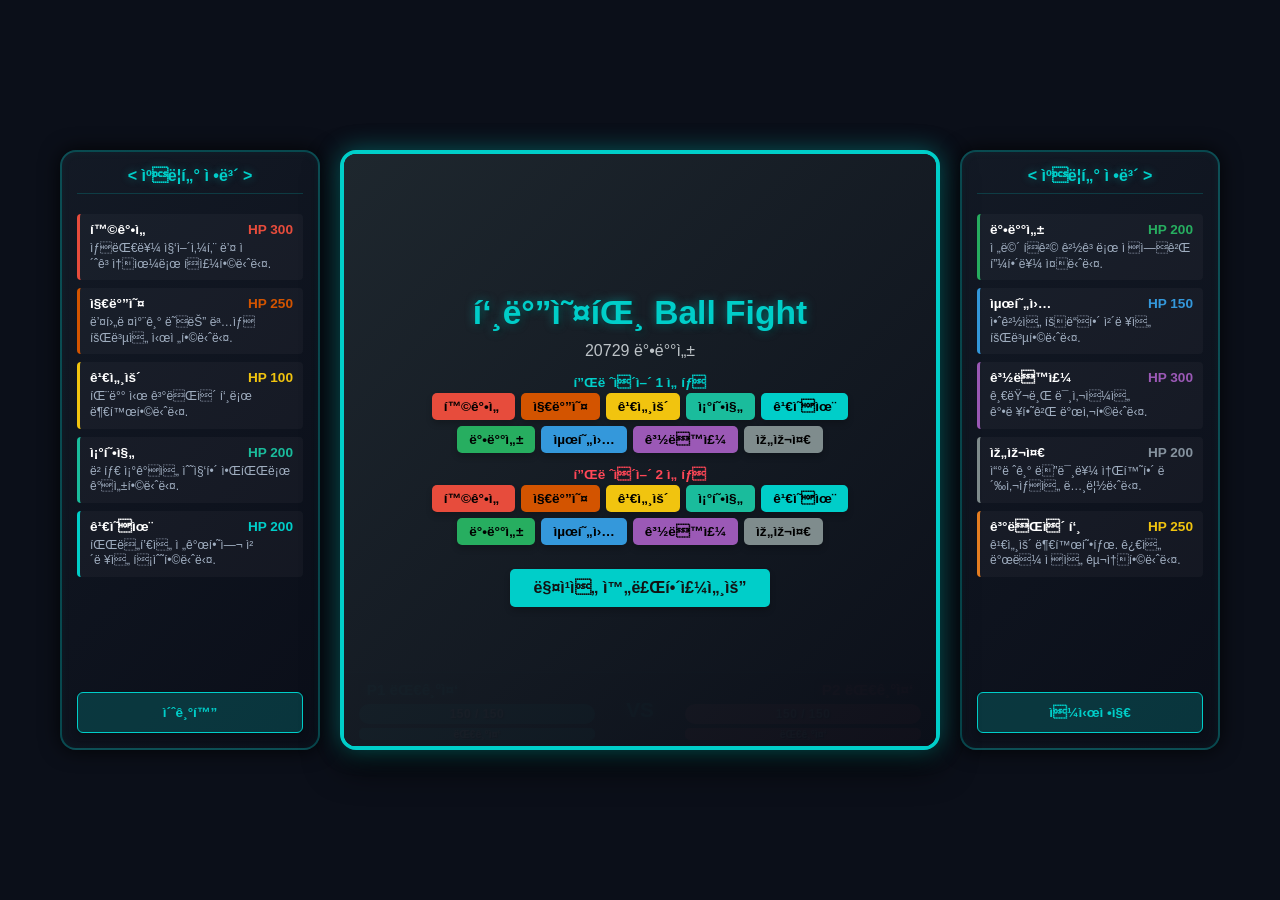
==== ballfight.html @ 93c6b41c "모바일최적화" ====
<!DOCTYPE html>
<html lang="ko">
<head>
    <meta charset="X-UA-Compatible" content="IE=edge">
    <meta name="viewport" content="width=device-width, initial-scale=1.0">
    <title>푸바오팸 Ball Fight</title>
    <style>
        * {
            box-sizing: border-box;
            margin: 0;
            padding: 0;
        }
        body {
            background-color: #0b0f19;
            color: #ffffff;
            font-family: 'Malgun Gothic', sans-serif;
            display: flex;
            align-items: center;
            justify-content: center;
            min-height: 100vh;
            /* 모바일에서 스크롤이 가능하도록 변경 */
            overflow: auto; 
            padding: 20px 10px;
        }
        #main-layout {
            display: flex;
            flex-direction: row;
            align-items: stretch;
            justify-content: center;
            gap: 20px;
            width: 100%;
            max-width: 1200px;
            margin: 0 auto;
        }
        .side-panel {
            width: 260px;
            min-height: 600px;
            background: linear-gradient(135deg, rgba(20, 27, 38, 0.95), rgba(11, 15, 25, 0.95));
            border: 2px solid rgba(0, 206, 201, 0.3);
            border-radius: 16px;
            padding: 15px;
            display: flex;
            flex-direction: column;
            justify-content: space-between;
            box-shadow: 0 0 20px rgba(0, 0, 0, 0.8), inset 0 0 10px rgba(0, 206, 201, 0.05);
            flex-shrink: 0;
        }
        .side-panel-content {
            display: flex;
            flex-direction: column;
            flex-grow: 1; 
            gap: 8px;
        }
        .side-panel h3 {
            font-size: 1rem;
            color: #00cec9;
            margin-bottom: 12px;
            text-align: center;
            text-shadow: 0 0 8px rgba(0, 206, 201, 0.4);
            border-bottom: 1px solid rgba(0, 206, 201, 0.2);
            padding-bottom: 8px;
        }
        .char-desc-card {
            background: rgba(255, 255, 255, 0.03);
            border-left: 3px solid #00cec9;
            padding: 8px 10px;
            border-radius: 4px;
            transition: background 0.2s;
        }
        .char-desc-card:hover {
            background: rgba(255, 255, 255, 0.07);
        }
        .char-desc-title {
            font-size: 0.85rem;
            font-weight: bold;
            color: #fff;
            margin-bottom: 4px;
            display: flex;
            justify-content: space-between;
        }
        .char-desc-text {
            font-size: 0.75rem;
            color: #a0aec0;
            line-height: 1.3;
        }

        #game-container {
            position: relative;
            /* 반응형 1:1 비율 컨테이너 유지 */
            width: 100%;
            max-width: 600px;
            aspect-ratio: 1 / 1;
            background-color: #1e272e;
            border: 4px solid #00cec9;
            border-radius: 16px;
            overflow: hidden;
            box-shadow: 0 0 25px rgba(0, 206, 201, 0.4), 0 15px 35px rgba(0,0,0,0.8);
            flex-shrink: 0;
        }
        .screen {
            position: absolute;
            top: 0;
            left: 0;
            width: 100%;
            height: 100%;
            display: flex;
            flex-direction: column;
            align-items: center;
            justify-content: center;
            background: linear-gradient(135deg, rgba(30, 39, 46, 0.98), rgba(11, 15, 25, 0.98));
            z-index: 10;
            transition: opacity 0.3s ease;
            padding: 10px;
        }
        .screen.hidden {
            opacity: 0;
            pointer-events: none;
            display: none;
        }
        h1 {
            font-size: clamp(1.5rem, 5vw, 2.1rem);
            margin-bottom: 10px;
            color: #00cec9;
            text-shadow: 0 0 10px rgba(0, 206, 201, 0.5), 2px 2px 4px rgba(0,0,0,0.5);
            text-align: center;
        }
        p {
            font-size: clamp(0.85rem, 3vw, 1rem);
            margin-bottom: 15px;
            color: #bdc3c7;
            text-align: center;
        }
        .player-selection-block {
            margin-bottom: 8px;
            display: flex;
            flex-direction: column;
            align-items: center;
            width: 100%;
        }
        .btn-row {
            display: flex;
            flex-wrap: wrap; /* 화면 좁아지면 버튼 자동 줄바꿈 */
            gap: 6px;
            justify-content: center;
            margin-bottom: 6px;
        }
        button {
            padding: 6px 12px;
            font-size: clamp(0.75rem, 2vw, 0.85rem);
            font-weight: bold;
            cursor: pointer;
            border: none;
            border-radius: 5px;
            color: #000000; 
            transition: background 0.2s, transform 0.1s, box-shadow 0.2s;
            box-shadow: 0 4px 6px rgba(0,0,0,0.2);
        }
        button:hover {
            transform: translateY(-2px);
            box-shadow: 0 0 10px rgba(255,255,255,0.4);
        }
        .action-control-btn {
            width: 100%;
            padding: 12px;
            background: rgba(0, 206, 201, 0.2);
            border: 1px solid #00cec9;
            color: #00cec9;
            border-radius: 6px;
            font-weight: bold;
            cursor: pointer;
            text-align: center;
            transition: all 0.2s;
            margin-top: 15px;
        }
        .action-control-btn:hover {
            background: #00cec9;
            color: #0b0f19;
        }

        button.gangsun { background-color: #e74c3c; }
        button.jibao { background-color: #d35400; }
        button.sewoon { background-color: #f1c40f; }
        button.hyungjin { background-color: #1abc9c; }
        button.youngryul { background-color: #00cec9; }
        button.baesung { background-color: #27ae60; }
        button.hyunwoong { background-color: #3498db; }
        button.dongju { background-color: #9b59b6; }
        button.jaejun { background-color: #7f8c8d; }

        #ui-bar {
            position: absolute;
            bottom: 0;
            left: 0;
            width: 100%;
            /* 600px 기준 75px는 정확히 12.5% */
            height: 12.5%;
            background: linear-gradient(to top, rgba(11,15,25,0.95), rgba(11,15,25,0.6));
            display: flex;
            justify-content: space-between;
            align-items: center;
            padding: 0 2.5%;
            z-index: 5;
            border-top: 1px solid rgba(0, 206, 201, 0.3);
        }
        .player-status-panel {
            display: flex;
            flex-direction: column;
            width: 42%;
        }
        .panel-top-row {
            display: flex;
            justify-content: space-between;
            align-items: center;
            margin-bottom: 4px;
        }
        .name-badge {
            font-size: clamp(0.75rem, 2.5vw, 0.95rem);
            font-weight: bold;
            text-shadow: 0 0 8px currentColor;
            background: rgba(0,0,0,0.5);
            padding: 2px 8px;
            border-radius: 4px;
        }
        .hp-container {
            position: relative;
            width: 100%;
            height: 20px;
            background-color: rgba(0,0,0,0.6);
            border-radius: 10px;
            overflow: hidden;
            box-shadow: inset 0 2px 4px rgba(0,0,0,0.8);
        }
        .hp-bar {
            height: 100%;
            width: 100%;
            transition: width 0.2s cubic-bezier(0.4, 0, 0.2, 1);
        }
        .hp-text {
            position: absolute;
            top: 0;
            left: 0;
            width: 100%;
            height: 100%;
            display: flex;
            align-items: center;
            justify-content: center;
            font-size: clamp(0.6rem, 2vw, 0.75rem);
            font-weight: 900;
            color: #ffffff;
            text-shadow: 1px 1px 2px #000;
            letter-spacing: 0.5px;
        }
        .cooldown-container {
            position: relative;
            width: 100%;
            height: 12px;
            background-color: rgba(0,0,0,0.6);
            border-radius: 5px;
            overflow: hidden;
            margin-top: 4px;
        }
        .cooldown-bar {
            height: 100%;
            width: 100%;
            transition: width 0.1s linear;
        }
        .cooldown-text {
            position: absolute;
            top: 0;
            left: 0;
            width: 100%;
            height: 100%;
            display: flex;
            align-items: center;
            justify-content: center;
            font-size: clamp(0.5rem, 1.5vw, 0.65rem);
            font-weight: bold;
            color: #ffffff;
            text-shadow: 1px 1px 1px #000;
        }
        .vs-badge {
            font-weight: 900;
            font-size: clamp(0.9rem, 3vw, 1.3rem);
            color: #00cec9;
            text-shadow: 0 0 10px rgba(0, 206, 201, 0.8);
        }
        
        /* 캔버스는 부모 크기에 맞춰 반응형으로 렌더링되게 처리 */
        canvas {
            display: block;
            width: 100%;
            height: 100%;
            background: #1e272e;
        }

        /* 반응형 미디어 쿼리 적용 */
        @media (max-width: 1100px) {
            #main-layout {
                flex-direction: column;
                align-items: center;
            }
            .side-panel {
                width: 100%;
                max-width: 600px;
                min-height: auto;
            }
            .side-panel-content {
                display: grid;
                grid-template-columns: repeat(auto-fit, minmax(180px, 1fr));
                gap: 10px;
            }
            .side-panel h3 {
                grid-column: 1 / -1;
                margin-bottom: 8px;
            }
            .action-control-btn {
                margin-top: 10px;
            }
        }
    </style>
</head>
<body>

    <div id="main-layout">
        <!-- 좌측 캐릭터 설명 패널 -->
        <div class="side-panel">
            <div class="side-panel-content">
                <h3>&lt; 캐릭터 정보 &gt;</h3>
                <div class="char-desc-card" style="border-color: #e74c3c;">
                    <div class="char-desc-title">황강선 <span style="color:#e74c3c;">HP 300</span></div>
                    <div class="char-desc-text">상대를 집어삼킨 뒤 초고속으로 폭주합니다.</div>
                </div>
                <div class="char-desc-card" style="border-color: #d35400;">
                    <div class="char-desc-title">지바오 <span style="color:#d35400;">HP 250</span></div>
                    <div class="char-desc-text">뒤후려차기 또는 명상 회복을 시전합니다.</div>
                </div>
                <div class="char-desc-card" style="border-color: #f1c40f;">
                    <div class="char-desc-title">김세운 <span style="color:#f1c40f;">HP 100</span></div>
                    <div class="char-desc-text">패배 시 곰돌이 푸로 부활합니다.</div>
                </div>
                <div class="char-desc-card" style="border-color: #1abc9c;">
                    <div class="char-desc-title">조형진 <span style="color:#1abc9c;">HP 200</span></div>
                    <div class="char-desc-text">베타 조각을 수집해 알파로 각성합니다.</div>
                </div>
                <div class="char-desc-card" style="border-color: #00cec9;">
                    <div class="char-desc-title">김영율 <span style="color:#00cec9;">HP 200</span></div>
                    <div class="char-desc-text">파도풀을 전개하여 체력을 흡수합니다.</div>
                </div>
            </div>
            <button class="action-control-btn" onclick="resetGameConfig()">초기화</button>
        </div>

        <!-- 중앙 게임 컨테이너 -->
        <div id="game-container">
            <div id="start-screen" class="screen">
                <h1>푸바오팸 Ball Fight</h1>
                <p>20729 박배성</p>
                
                <div class="player-selection-block">
                    <p style="font-size: 0.85rem; color: #00cec9; margin-bottom: 3px;"><b>플레이어 1 선택</b></p>
                    <div class="btn-row">
                        <button class="gangsun" onclick="selectP1('gangsun')">황강선</button>
                        <button class="jibao" onclick="selectP1('jibao')">지바오</button>
                        <button class="sewoon" onclick="selectP1('sewoon')">김세운</button>
                        <button class="hyungjin" onclick="selectP1('hyungjin')">조형진</button>
                        <button class="youngryul" onclick="selectP1('youngryul')">김영율</button>
                    </div>
                    <div class="btn-row">
                        <button class="baesung" onclick="selectP1('baesung')">박배성</button>
                        <button class="hyunwoong" onclick="selectP1('hyunwoong')">최현웅</button>
                        <button class="dongju" onclick="selectP1('dongju')">곽동주</button>
                        <button class="jaejun" onclick="selectP1('jaejun')">임재준</button>
                    </div>
                </div>

                <div class="player-selection-block">
                    <p style="font-size: 0.85rem; color: #ff4757; margin-bottom: 3px;"><b>플레이어 2 선택</b></p>
                    <div class="btn-row">
                        <button class="gangsun" onclick="selectP2('gangsun')">황강선</button>
                        <button class="jibao" onclick="selectP2('jibao')">지바오</button>
                        <button class="sewoon" onclick="selectP2('sewoon')">김세운</button>
                        <button class="hyungjin" onclick="selectP2('hyungjin')">조형진</button>
                        <button class="youngryul" onclick="selectP2('youngryul')">김영율</button>
                    </div>
                    <div class="btn-row">
                        <button class="baesung" onclick="selectP2('baesung')">박배성</button>
                        <button class="hyunwoong" onclick="selectP2('hyunwoong')">최현웅</button>
                        <button class="dongju" onclick="selectP2('dongju')">곽동주</button>
                        <button class="jaejun" onclick="selectP2('jaejun')">임재준</button>
                    </div>
                </div>

                <div style="margin-top: 10px;">
                    <button id="start-btn" onclick="startGame()" style="background-color: #00cec9; color: #121212; font-size: 1rem; padding: 10px 24px;" disabled>매칭을 완료해주세요</button>
                </div>
            </div>

            <div id="gameover-screen" class="screen hidden">
                <h1 id="winner-text">승리자: 없음</h1>
                <p id="gameover-desc">경기가 종료되었습니다.</p>
                <button onclick="resetToMenu()" style="background-color: #00cec9; color: #121212; margin-top: 15px;">메인으로 돌아가기</button>
            </div>

            <!-- 캔버스 자체 속성(width, height)은 로직 유지를 위해 600 고정 -->
            <canvas id="gameCanvas" width="600" height="600"></canvas>

            <div id="ui-bar">
                <div class="player-status-panel">
                    <div class="panel-top-row">
                        <span id="p1-name-label" class="name-badge" style="color: #00cec9;">P1 대기중</span>
                    </div>
                    <div class="hp-container">
                        <div id="p1-hp" class="hp-bar" style="background: linear-gradient(90deg, #00b5b1, #00cec9); box-shadow: 0 0 8px #00cec9;"></div>
                        <div id="p1-hp-text" class="hp-text">150 / 150</div>
                    </div>
                    <div class="cooldown-container">
                        <div id="p1-cd-bar" class="cooldown-bar" style="background: #00cec9; box-shadow: 0 0 5px #00cec9;"></div>
                        <div id="p1-cd-text" class="cooldown-text">대기중</div>
                    </div>
                </div>

                <div class="vs-badge">VS</div>

                <div class="player-status-panel" style="align-items: flex-end;">
                    <div class="panel-top-row" style="flex-direction: row-reverse;">
                        <span id="p2-name-label" class="name-badge" style="color: #ff4757;">P2 대기중</span>
                    </div>
                    <div class="hp-container">
                        <div id="p2-hp" class="hp-bar" style="background: linear-gradient(90deg, #ff6b81, #ff4757); box-shadow: 0 0 8px #ff4757;"></div>
                        <div id="p2-hp-text" class="hp-text">150 / 150</div>
                    </div>
                    <div class="cooldown-container">
                        <div id="p2-cd-bar" class="cooldown-bar" style="background: #ff4757; box-shadow: 0 0 5px #ff4757;"></div>
                        <div id="p2-cd-text" class="cooldown-text">대기중</div>
                    </div>
                </div>
            </div>
        </div>

        <!-- 우측 캐릭터 설명 패널 -->
        <div class="side-panel">
            <div class="side-panel-content">
                <h3>&lt; 캐릭터 정보 &gt;</h3>
                <div class="char-desc-card" style="border-color: #27ae60;">
                    <div class="char-desc-title">박배성 <span style="color:#27ae60;">HP 200</span></div>
                    <div class="char-desc-text">전면 폭격 경고로 적에게 피해를 줍니다.</div>
                </div>
                <div class="char-desc-card" style="border-color: #3498db;">
                    <div class="char-desc-title">최현웅 <span style="color:#3498db;">HP 150</span></div>
                    <div class="char-desc-text">안경을 획득해 체력을 회복합니다.</div>
                </div>
                <div class="char-desc-card" style="border-color: #9b59b6;">
                    <div class="char-desc-title">곽동주 <span style="color:#9b59b6;">HP 300</span></div>
                    <div class="char-desc-text">글러브 미사일을 강력하게 발사합니다.</div>
                </div>
                <div class="char-desc-card" style="border-color: #7f8c8d;">
                    <div class="char-desc-title">임재준 <span style="color:#85929e;">HP 200</span></div>
                    <div class="char-desc-text">쓰레기 더미를 소환해 봉사상을 노립니다.</div>
                </div>
                <div class="char-desc-card" style="border-color: #e67e22;">
                    <div class="char-desc-title">곰돌이 푸 <span style="color:#f1c40f;">HP 250</span></div>
                    <div class="char-desc-text">김세운 부활형태. 꿀을 발라 적을 구속합니다.</div>
                </div>
            </div>
            <button class="action-control-btn" id="pause-btn" onclick="togglePause()">일시정지</button>
        </div>
    </div>

    <script>
        const canvas = document.getElementById('gameCanvas');
        const ctx = canvas.getContext('2d');

        const startScreen = document.getElementById('start-screen');
        const gameoverScreen = document.getElementById('gameover-screen');
        const winnerText = document.getElementById('winner-text');
        
        const p1HpBar = document.getElementById('p1-hp');
        const p1HpText = document.getElementById('p1-hp-text');
        const p2HpBar = document.getElementById('p2-hp');
        const p2HpText = document.getElementById('p2-hp-text');

        const p1NameLabel = document.getElementById('p1-name-label');
        const p2NameLabel = document.getElementById('p2-name-label');
        const p1CdBar = document.getElementById('p1-cd-bar');
        const p1CdText = document.getElementById('p1-cd-text');
        const p2CdBar = document.getElementById('p2-cd-bar');
        const p2CdText = document.getElementById('p2-cd-text');
        const startBtn = document.getElementById('start-btn');
        const pauseBtn = document.getElementById('pause-btn');

        let selectedP1Type = null;
        let selectedP2Type = null;
        let isPaused = false;

        function selectP1(type) {
            selectedP1Type = type;
            highlightSelection('p1', type);
            checkReady();
        }

        function selectP2(type) {
            selectedP2Type = type;
            highlightSelection('p2', type);
            checkReady();
        }

        function highlightSelection(player, type) {
            const block = startScreen.querySelectorAll('.player-selection-block')[player === 'p1' ? 0 : 1];
            const buttons = block.querySelectorAll('button');
            buttons.forEach(btn => {
                btn.style.outline = 'none';
                btn.style.opacity = '0.6';
            });
            const targetBtn = Array.from(buttons).find(b => b.getAttribute('onclick').includes(type));
            if (targetBtn) {
                targetBtn.style.outline = '3px solid #fff';
                targetBtn.style.opacity = '1';
            }
        }

        function checkReady() {
            if (selectedP1Type && selectedP2Type) {
                startBtn.disabled = false;
                startBtn.innerText = "대전 시작하기";
            }
        }

        function getDiagonalAngle() {
            let angle;
            do {
                angle = Math.random() * Math.PI * 2;
                let mod = angle % (Math.PI / 2);
                if (mod > 0.3 && mod < (Math.PI / 2 - 0.3)) {
                    break;
                }
            } while (true);
            return angle;
        }

        let isRunning = false;
        let p1, p2;
        let glasses = [];
        let betaItems = [];
        let gloves = [];
        let trashPiles = [];
        let floatingTexts = [];
        let glassSpawnTimer = 0;

        let globalFreezeTimer = 0;
        let baesungEffect = null;
        
        let honeySide = null; 
        let honeyAccumulatedDamage = 0; 
        let honeyRespawnTimer = 0;      

        let waterZone = null;

        class Character {
            constructor(x, y, type, name, color, subColor) {
                this.x = x;
                this.y = y;
                this.type = type; 
                this.name = name;
                this.color = color;
                this.subColor = subColor;

                if (type === 'hyunwoong') {
                    this.maxHp = 150; this.hp = 150; this.normalSpeed = 2.4; this.radius = 20; 
                } else if (type === 'gangsun') {
                    this.maxHp = 300; this.hp = 300; this.normalSpeed = 2.1; this.radius = 40; 
                } else if (type === 'dongju') {
                    this.maxHp = 300; this.hp = 300; this.normalSpeed = 2.1; this.radius = 40; 
                } else if (type === 'hyungjin') {
                    this.maxHp = 200; this.hp = 200; this.normalSpeed = 2.2; this.radius = 30;
                } else if (type === 'jibao') {
                    this.maxHp = 250; this.hp = 250; this.normalSpeed = 2.2; this.radius = 32;
                } else if (type === 'jaejun') {
                    this.maxHp = 200; this.hp = 200; this.normalSpeed = 2.2; this.radius = 30;
                } else if (type === 'baesung') {
                    this.maxHp = 200; this.hp = 200; this.normalSpeed = 2.2; this.radius = 32;
                } else if (type === 'sewoon') {
                    this.maxHp = 100; this.hp = 100; this.normalSpeed = 2.3; this.radius = 28;
                } else if (type === 'youngryul') {
                    this.maxHp = 200; this.hp = 200; this.normalSpeed = 2.2; this.radius = 30;
                }

                this.speed = this.normalSpeed;
                const initialAngle = getDiagonalAngle();
                this.vx = Math.cos(initialAngle) * this.speed;
                this.vy = Math.sin(initialAngle) * this.speed;

                this.isSwallowed = false;
                this.isFast = false;
                this.fastTimer = 0;

                this.skillProgress = 0; 
                this.isCharging = false;
                this.chargeTimer = 0;

                this.betaCount = 0;
                this.betaSpawnTimer = 0;
                this.isAlpha = false;
                this.alphaTimer = 0;

                this.isMeditating = false;
                this.meditateTimer = 0;

                this.jaejunTimer = 0;
                this.baesungTimer = 0;
                this.youngryulTimer = 0;
                
                this.hasRevivedAsPooh = false;

                this.hitFlashTimer = 0;
                this.healFlashTimer = 0;
            }

            takeDamage(amount) {
                this.hp = Math.max(0, this.hp - amount);
                this.hitFlashTimer = 0.2;
                floatingTexts.push({ text: `-${Math.round(amount)}`, x: this.x, y: this.y - this.radius - 15, color: '#ff4757', life: 0.8, vy: -1.2 });
            }

            takeDotDamage(amount, dt) {
                this.hp = Math.max(0, this.hp - amount);
                this.hitFlashTimer = 0.2;
                if (Math.random() < 0.08) {
                    floatingTexts.push({ text: '🩸', x: this.x + (Math.random() * 20 - 10), y: this.y + (Math.random() * 20 - 10), color: '#ff4757', life: 0.5, vy: 1.0 });
                }
            }

            heal(amount) {
                this.hp = Math.min(this.maxHp, this.hp + amount);
                this.healFlashTimer = 0.3;
                floatingTexts.push({ text: `+${Math.round(amount)}`, x: this.x, y: this.y - this.radius - 15, color: '#2ecc71', life: 0.9, vy: -1.2 });
            }

            takeDotHeal(amount, dt) {
                this.hp = Math.min(this.maxHp, this.hp + amount);
                this.healFlashTimer = 0.3;
                if (Math.random() < 0.08) {
                    floatingTexts.push({ text: '➕', x: this.x + (Math.random() * 20 - 10), y: this.y + (Math.random() * 20 - 10), color: '#2ecc71', life: 0.5, vy: -1.0 });
                }
            }

            update(other, dt) {
                if (this.hitFlashTimer > 0) this.hitFlashTimer -= dt;
                if (this.healFlashTimer > 0) this.healFlashTimer -= dt;

                if (globalFreezeTimer > 0) return;
                if (this.isSwallowed) {
                    this.x = other.x;
                    this.y = other.y;
                    return;
                }

                if (this.isMeditating) {
                    this.meditateTimer -= dt;
                    if (this.meditateTimer <= 0) {
                        this.isMeditating = false;
                        this.speed = this.normalSpeed;
                        const angle = getDiagonalAngle();
                        this.vx = Math.cos(angle) * this.speed;
                        this.vy = Math.sin(angle) * this.speed;
                    }
                    return;
                }

                if (this.isAlpha) {
                    this.alphaTimer -= dt;
                    other.hp = Math.max(0, other.hp - (other.maxHp / 30) * dt);
                    if (this.alphaTimer <= 0) other.hp = 0;
                }

                if (this.isFast) {
                    this.x += this.vx;
                    this.y += this.vy;
                    let collided = false;
                    if (this.x - this.radius < 0) { this.x = this.radius; this.vx *= -1; collided = true; }
                    else if (this.x + this.radius > canvas.width) { this.x = canvas.width - this.radius; this.vx *= -1; collided = true; }
                    if (this.y - this.radius < 0) { this.y = this.radius; this.vy *= -1; collided = true; }
                    else if (this.y + this.radius > canvas.height - 75) { this.y = canvas.height - 75 - this.radius; this.vy *= -1; collided = true; }
                    if (collided) this.takeDamage(10);

                    this.fastTimer -= dt;
                    if (this.fastTimer <= 0) {
                        this.isFast = false;
                        this.speed = this.normalSpeed;
                        const currentAngle = getDiagonalAngle();
                        this.vx = Math.cos(currentAngle) * this.speed;
                        this.vy = Math.sin(currentAngle) * this.speed;
                    }
                    return;
                }

                let stuckOnHoney = false;
                if (honeySide && this.type !== 'pooh') {
                    if (honeySide === 'top' && this.y - this.radius <= 15) { stuckOnHoney = true; this.y = this.radius; }
                    else if (honeySide === 'bottom' && this.y + this.radius >= canvas.height - 75 - 15) { stuckOnHoney = true; this.y = canvas.height - 75 - this.radius; }
                    else if (honeySide === 'left' && this.x - this.radius <= 15) { stuckOnHoney = true; this.x = this.radius; }
                    else if (honeySide === 'right' && this.x + this.radius >= canvas.width - 15) { stuckOnHoney = true; this.x = canvas.width - this.radius; }
                }

                if (stuckOnHoney) {
                    this.vx = 0;
                    this.vy = 0;
                    let damageStep = 20 * dt;
                    honeyAccumulatedDamage += damageStep;
                    this.takeDotDamage(damageStep, dt);

                    if (honeyAccumulatedDamage >= 50) {
                        honeySide = null;
                        honeyAccumulatedDamage = 0;
                        honeyRespawnTimer = 10.0;
                        floatingTexts.push({ text: '꿀 파괴됨', x: canvas.width / 2, y: (canvas.height - 75) / 2, color: '#f1c40f', life: 1.5, vy: -0.5 });
                    }
                } else {
                    this.x += this.vx;
                    this.y += this.vy;
                }

                if (this.x - this.radius < 0) { this.x = this.radius; this.vx *= -1; }
                else if (this.x + this.radius > canvas.width) { this.x = canvas.width - this.radius; this.vx *= -1; }
                if (this.y - this.radius < 0) { this.y = this.radius; this.vy *= -1; }
                else if (this.y + this.radius > canvas.height - 75) { this.y = canvas.height - 75 - this.radius; this.vy *= -1; }

                if (this.type === 'youngryul') {
                    this.youngryulTimer += dt;
                    if (!waterZone && this.youngryulTimer >= 10) {
                        this.youngryulTimer = 0;
                        waterZone = {
                            active: true,
                            timer: 5.0, 
                            cx: canvas.width / 2,
                            cy: (canvas.height - 75) / 2,
                            radius: 140,
                            owner: this
                        };
                        floatingTexts.push({ text: '파도풀 전개', x: waterZone.cx, y: waterZone.cy - 150, color: '#00cec9', life: 1.5, vy: -0.5 });
                    }
                }

                if (waterZone && waterZone.active && waterZone.owner === this) {
                    let distToCenter = Math.hypot(other.x - waterZone.cx, other.y - waterZone.cy);
                    if (distToCenter <= waterZone.radius + other.radius) {
                        let damageAmount = 35 * dt;
                        other.takeDotDamage(damageAmount, dt);
                        let healAmount = damageAmount * 0.40;
                        this.takeDotHeal(healAmount, dt); 
                    }
                }

                if (this.type === 'baesung') {
                    this.baesungTimer += dt;
                    if (this.baesungTimer >= 10) {
                        this.baesungTimer = 0;
                        let targetSide = Math.random() < 0.5 ? 'top' : 'bottom';
                        globalFreezeTimer = 1.0; 
                        baesungEffect = { phase: 'warning', timer: 1.0, targetSide: targetSide, caster: this };
                    }
                }

                if (this.type === 'gangsun') {
                    this.skillProgress += dt;
                    if (this.skillProgress > 15) this.skillProgress = 15;
                    if (this.skillProgress >= 15 && !other.isFast && !other.isSwallowed) {
                        let dist = Math.hypot(this.x - other.x, this.y - other.y);
                        if (dist < this.radius + other.radius) {
                            other.isSwallowed = true;
                            this.skillProgress = 0; 
                            floatingTexts.push({ text: '야미~~', x: this.x, y: this.y - this.radius - 25, color: '#e74c3c', life: 1.0, vy: -1.0 });

                            setTimeout(() => {
                                if (!isRunning) return;
                                other.isSwallowed = false;
                                other.isFast = true;
                                other.fastTimer = 5; 
                                other.speed = 6.5; 
                                const angle = getDiagonalAngle();
                                other.vx = Math.cos(angle) * other.speed;
                                other.vy = Math.sin(angle) * other.speed;
                                floatingTexts.push({ text: '폭주!', x: other.x, y: other.y - other.radius - 25, color: '#e74c3c', life: 1.0, vy: -1.0 });
                            }, 800);
                        }
                    }
                }

                if (this.type === 'dongju') {
                    if (!this.isCharging) {
                        this.skillProgress += dt;
                        if (this.skillProgress >= 5) {
                            this.skillProgress = 0;
                            this.isCharging = true;
                            this.chargeTimer = 1;
                        }
                    }
                }

                if (this.type === 'jibao') {
                    this.skillProgress += dt;
                    if (this.skillProgress >= 7) {
                        this.skillProgress = 0;
                        if (this.hp > 100) {
                            other.takeDamage(50);
                            floatingTexts.push({ text: '얍!', x: this.x, y: this.y - this.radius - 25, color: '#e67e22', life: 1.0, vy: -1.0 });
                        } else {
                            this.isMeditating = true;
                            this.meditateTimer = 3.0;
                            this.vx = 0; this.vy = 0;
                            this.heal(100);
                            floatingTexts.push({ text: '명상 중', x: this.x, y: this.y - this.radius - 25, color: '#3498db', life: 3.0, vy: 0 });
                        }
                    }
                }

                if (this.type === 'dongju' && this.isCharging) {
                    this.chargeTimer -= dt;
                    if (this.chargeTimer <= 0) {
                        this.isCharging = false;
                        const angle = Math.atan2(other.y - this.y, other.x - this.x);
                        gloves.push({ x: this.x, y: this.y, vx: Math.cos(angle) * 5.0, vy: Math.sin(angle) * 5.0, radius: 30, owner: this });
                    }
                }

                if (this.type === 'hyungjin' && !this.isAlpha) {
                    this.betaSpawnTimer += dt;
                    if (this.betaSpawnTimer >= 5) {
                        this.betaSpawnTimer = 0;
                        const rx = Math.random() * (canvas.width - 60) + 30;
                        const ry = Math.random() * (canvas.height - 75 - 70) + 35;
                        betaItems.push({ x: rx, y: ry, radius: 20 });
                    }
                }

                if (this.type === 'jaejun') {
                    this.jaejunTimer += dt;
                    if (this.jaejunTimer >= 12) {
                        this.jaejunTimer = 0;
                        const rx = Math.random() * (canvas.width - 80) + 40;
                        const ry = Math.random() * (canvas.height - 75 - 80) + 40;
                        trashPiles.push({ x: rx, y: ry, radius: 28 });
                        floatingTexts.push({ text: '쓰레기 소환', x: rx, y: ry - 35, color: '#7f8c8d', life: 1.2, vy: -0.8 });
                    }
                }
            }

            draw() {
                ctx.save();
                ctx.beginPath();
                
                let drawRadius = this.radius;
                let offsetX = 0;
                let offsetY = 0;

                if (this.isSwallowed) {
                    drawRadius = this.radius * 0.4;
                    offsetX = (Math.random() - 0.5) * 6;
                    offsetY = (Math.random() - 0.5) * 6;
                } else if (this.isFast) {
                    offsetX = (Math.random() - 0.5) * 4;
                    offsetY = (Math.random() - 0.5) * 4;
                }

                ctx.arc(this.x + offsetX, this.y + offsetY, drawRadius, 0, Math.PI * 2);
                
                let charGradient;
                if (this.hitFlashTimer > 0) {
                    charGradient = ctx.createRadialGradient(this.x - 5, this.y - 5, 2, this.x, this.y, drawRadius);
                    charGradient.addColorStop(0, '#ffffff');
                    charGradient.addColorStop(1, '#ff4757');
                } else if (this.healFlashTimer > 0) {
                    charGradient = ctx.createRadialGradient(this.x - 5, this.y - 5, 2, this.x, this.y, drawRadius);
                    charGradient.addColorStop(0, '#ffffff');
                    charGradient.addColorStop(1, '#2ecc71');
                } else if (this.isAlpha) {
                    charGradient = ctx.createRadialGradient(this.x - 6, this.y - 6, 2, this.x, this.y, drawRadius);
                    charGradient.addColorStop(0, '#f1c40f');
                    charGradient.addColorStop(1, '#d35400');
                } else {
                    charGradient = ctx.createRadialGradient(this.x - 6, this.y - 6, 3, this.x, this.y, drawRadius);
                    charGradient.addColorStop(0, this.subColor);
                    charGradient.addColorStop(1, this.color);
                }

                ctx.fillStyle = charGradient;
                ctx.fill();
                ctx.closePath();

                if (this.isFast || this.isAlpha) {
                    ctx.beginPath();
                    ctx.arc(this.x + offsetX, this.y + offsetY, drawRadius + 6, 0, Math.PI * 2);
                    ctx.strokeStyle = this.isAlpha ? 'rgba(241, 196, 15, 0.6)' : 'rgba(231, 76, 60, 0.6)';
                    ctx.lineWidth = 3;
                    ctx.stroke();
                    ctx.closePath();
                }

                ctx.fillStyle = '#fff';
                ctx.font = '12px Malgun Gothic';
                ctx.textAlign = 'center';
                let displayName = this.isAlpha ? '알파 ' + this.name : this.name;
                ctx.fillText(displayName, this.x + offsetX, this.y + offsetY - drawRadius - 8);

                ctx.restore();
            }
        }

        function startGame() {
            startScreen.classList.add('hidden');
            gameoverScreen.classList.add('hidden');

            const getCharDetails = (type) => {
                if (type === 'gangsun') return { name: '황강선', color: '#c0392b', subColor: '#e74c3c' };
                if (type === 'jibao') return { name: '지바오', color: '#d35400', subColor: '#eb984e' };
                if (type === 'sewoon') return { name: '김세운', color: '#d68910', subColor: '#f39c12' };
                if (type === 'hyungjin') return { name: '조형진', color: '#16a085', subColor: '#45b39d' };
                if (type === 'youngryul') return { name: '김영율', color: '#00838f', subColor: '#00acc1' };
                if (type === 'baesung') return { name: '박배성', color: '#1e8449', subColor: '#58d68d' };
                if (type === 'hyunwoong') return { name: '최현웅', color: '#2980b9', subColor: '#5dade2' };
                if (type === 'dongju') return { name: '곽동주', color: '#8e44ad', subColor: '#bb8fce' };
                if (type === 'jaejun') return { name: '임재준', color: '#566573', subColor: '#85929e' };
            };

            const p1Info = getCharDetails(selectedP1Type);
            const p2Info = getCharDetails(selectedP2Type);

            p1 = new Character(180, 260, selectedP1Type, p1Info.name, p1Info.color, p1Info.subColor);
            p2 = new Character(420, 260, selectedP2Type, p2Info.name, p2Info.color, p2Info.subColor);

            p1NameLabel.innerText = p1.name;
            p2NameLabel.innerText = p2.name;

            glasses = [];
            betaItems = [];
            gloves = [];
            trashPiles = [];
            floatingTexts = [];
            glassSpawnTimer = 0;
            globalFreezeTimer = 0;
            baesungEffect = null;
            honeySide = null;
            honeyAccumulatedDamage = 0;
            honeyRespawnTimer = 0;
            waterZone = null;
            isRunning = true;
            isPaused = false;
            pauseBtn.innerText = "일시정지";

            lastTime = performance.now();
            requestAnimationFrame(gameLoop);
        }

        function togglePause() {
            if (!isRunning) return;
            isPaused = !isPaused;
            if (isPaused) {
                pauseBtn.innerText = "재개하기";
            } else {
                pauseBtn.innerText = "일시정지";
                lastTime = performance.now();
                requestAnimationFrame(gameLoop);
            }
        }

        function resetGameConfig() {
            isRunning = false;
            isPaused = false;
            pauseBtn.innerText = "일시정지";
            startScreen.classList.remove('hidden');
            gameoverScreen.classList.add('hidden');
            startBtn.disabled = true;
            startBtn.innerText = "매칭을 완료해주세요";
            selectedP1Type = null;
            selectedP2Type = null;
            
            document.querySelectorAll('.screen .player-selection-block button').forEach(b => {
                b.style.outline = 'none';
                b.style.opacity = '1';
            });
        }

        function handleGlasses(dt) {
            let hasHyunwoong = (p1.type === 'hyunwoong' || p2.type === 'hyunwoong');
            if (!hasHyunwoong) return;

            glassSpawnTimer += dt;
            if (glassSpawnTimer >= 7) {
                glassSpawnTimer = 0;
                const rx = Math.random() * (canvas.width - 80) + 40;
                const ry = Math.random() * (canvas.height - 75 - 80) + 40;
                glasses.push({ x: rx, y: ry, radius: 34 });
            }

            for (let i = glasses.length - 1; i >= 0; i--) {
                let g = glasses[i];
                if (Math.hypot(p1.x - g.x, p1.y - g.y) < p1.radius + g.radius) {
                    if (p1.type === 'hyunwoong') p1.heal(50); else p1.takeDamage(90);
                    glasses.splice(i, 1); continue;
                }
                if (Math.hypot(p2.x - g.x, p2.y - g.y) < p2.radius + g.radius) {
                    if (p2.type === 'hyunwoong') p2.heal(50); else p2.takeDamage(90);
                    glasses.splice(i, 1);
                }
            }
        }

        function handleBetaItems() {
            for (let i = betaItems.length - 1; i >= 0; i--) {
                let b = betaItems[i];
                if (p1.type === 'hyungjin' && !p1.isAlpha) {
                    if (Math.hypot(p1.x - b.x, p1.y - b.y) < p1.radius + b.radius) {
                        p1.betaCount++;
                        betaItems.splice(i, 1);
                        floatingTexts.push({ text: '+Aura', x: p1.x, y: p1.y - p1.radius - 25, color: '#00cec9', life: 1.0, vy: -0.8 });
                        if (p1.betaCount >= 2) { p1.isAlpha = true; p1.maxHp = 250; p1.hp = 250; p1.alphaTimer = 30; }
                        continue;
                    }
                    if (p2.type !== 'hyungjin' && Math.hypot(p2.x - b.x, p2.y - b.y) < b.radius + p2.radius) {
                        p1.betaCount = Math.max(0, p1.betaCount - 1);
                        betaItems.splice(i, 1);
                        floatingTexts.push({ text: '-Aura', x: p2.x, y: p2.y - p2.radius - 25, color: '#ff4757', life: 1.0, vy: -0.8 });
                        continue;
                    }
                }
                if (p2.type === 'hyungjin' && !p2.isAlpha) {
                    if (Math.hypot(p2.x - b.x, p2.y - b.y) < b.radius + b.radius) {
                        p2.betaCount++;
                        betaItems.splice(i, 1);
                        floatingTexts.push({ text: '+Aura', x: p2.x, y: p2.y - p2.radius - 25, color: '#00cec9', life: 1.0, vy: -0.8 });
                        if (p2.betaCount >= 2) { p2.isAlpha = true; p2.maxHp = 250; p2.hp = 250; p2.alphaTimer = 30; }
                        continue;
                    }
                    if (p1.type !== 'hyungjin' && Math.hypot(p1.x - b.x, p1.y - b.y) < b.radius + p1.radius) {
                        p2.betaCount = Math.max(0, p2.betaCount - 1);
                        betaItems.splice(i, 1);
                        floatingTexts.push({ text: '-Aura', x: p1.x, y: p1.y - p1.radius - 25, color: '#ff4757', life: 1.0, vy: -0.8 });
                        continue;
                    }
                }
            }
        }

        function handleGloves() {
            for (let i = gloves.length - 1; i >= 0; i--) {
                let gl = gloves[i];
                gl.x += gl.vx; gl.y += gl.vy;
                if (gl.x < 0 || gl.x > canvas.width || gl.y < 0 || gl.y > canvas.height - 75) {
                    gloves.splice(i, 1); continue;
                }
                let target = (gl.owner === p1) ? p2 : p1;
                if (Math.hypot(target.x - gl.x, target.y - gl.y) < target.radius + gl.radius) {
                    target.takeDamage(70); 
                    gloves.splice(i, 1);
                }
            }
        }

        function handleTrashPiles(dt) {
            let jaejunChar = (p1.type === 'jaejun') ? p1 : (p2.type === 'jaejun' ? p2 : null);
            if (trashPiles.length > 0) {
                let opponent = (jaejunChar === p1) ? p2 : (jaejunChar === p2 ? p1 : p2);
                opponent.takeDotDamage(15 * dt, dt);
            }
            for (let i = trashPiles.length - 1; i >= 0; i--) {
                let t = trashPiles[i];
                if (Math.hypot(p1.x - t.x, p1.y - t.y) < p1.radius + t.radius) {
                    if (!jaejunChar || p1 === jaejunChar) {
                        p1.heal(50);
                        floatingTexts.push({ text: '봉사상 수상 (+50)', x: p1.x, y: p1.y - p1.radius - 25, color: '#2ecc71', life: 1.0, vy: -0.8 });
                        trashPiles.splice(i, 1); continue;
                    }
                }
                if (Math.hypot(p2.x - t.x, p2.y - t.y) < p2.radius + t.radius) {
                    if (!jaejunChar || p2 === jaejunChar) {
                        p2.heal(50);
                        floatingTexts.push({ text: '봉사상 수상 (+50)', x: p2.x, y: p2.y - p2.radius - 25, color: '#2ecc71', life: 1.0, vy: -0.8 });
                        trashPiles.splice(i, 1);
                    }
                }
            }
        }

        function handleCharacterCollision() {
            if (p1.isSwallowed || p2.isSwallowed) return;
            let dx = p2.x - p1.x;
            let dy = p2.y - p1.y;
            let dist = Math.hypot(dx, dy);
            let minDist = p1.radius + p2.radius;

            if (dist < minDist && dist > 0) {
                if (p1.type === 'sewoon' || p1.type === 'pooh') {
                    if (!p1.lastHitTime || performance.now() - p1.lastHitTime > 500) {
                        p2.takeDamage(20);
                        p1.lastHitTime = performance.now();
                    }
                }
                if (p2.type === 'sewoon' || p2.type === 'pooh') {
                    if (!p2.lastHitTime || performance.now() - p2.lastHitTime > 500) {
                        p1.takeDamage(20);
                        p2.lastHitTime = performance.now();
                    }
                }

                let overlap = minDist - dist;
                let nx = dx / dist; let ny = dy / dist;
                p1.x -= nx * overlap * 0.5; p1.y -= ny * overlap * 0.5;
                p2.x += nx * overlap * 0.5; p2.y += ny * overlap * 0.5;

                let kx = p1.vx - p2.vx; let ky = p1.vy - p2.vy;
                let p = 2 * (nx * kx + ny * ky) / 2;
                p1.vx -= p * nx; p1.vy -= p * ny;
                p2.vx += p * nx; p2.vy += p * ny;

                let speed1 = Math.hypot(p1.vx, p1.vy);
                let targetSpeed1 = p1.isFast ? p1.speed : p1.normalSpeed;
                if (speed1 > 0) { p1.vx = (p1.vx / speed1) * targetSpeed1; p1.vy = (p1.vy / speed1) * targetSpeed1; }

                let speed2 = Math.hypot(p2.vx, p2.vy);
                let targetSpeed2 = p2.isFast ? p2.speed : p2.normalSpeed;
                if (speed2 > 0) { p2.vx = (p2.vx / speed2) * targetSpeed2; p2.vy = (p2.vy / speed2) * targetSpeed2; }
            }
        }

        let lastTime = performance.now();

        function updateSkillBar(char, barEl, textEl) {
            if (char.type === 'hyunwoong') {
                let pct = (glassSpawnTimer / 7) * 100;
                barEl.style.width = pct + '%'; 
                textEl.innerText = `안경 스폰 (${(7 - glassSpawnTimer).toFixed(1)}s)`;
            } else if (char.type === 'gangsun') {
                let rem = Math.max(0, 15 - char.skillProgress);
                let pct = (char.skillProgress / 15) * 100;
                barEl.style.width = pct + '%'; 
                textEl.innerText = rem > 0 ? `쿨타임 (${rem.toFixed(1)}s)` : '스킬 준비';
            } else if (char.type === 'dongju') {
                if (char.isCharging) {
                    barEl.style.width = '100%'; 
                    textEl.innerText = `장전 중.. (${char.chargeTimer.toFixed(1)}s)`;
                } else {
                    let rem = Math.max(0, 5 - char.skillProgress);
                    let pct = (char.skillProgress / 5) * 100;
                    barEl.style.width = pct + '%'; 
                    textEl.innerText = rem > 0 ? `게이지 (${rem.toFixed(1)}s)` : '발사 준비';
                }
            } else if (char.type === 'hyungjin') {
                if (char.isAlpha) {
                    let pct = (char.alphaTimer / 30) * 100;
                    barEl.style.width = pct + '%'; 
                    textEl.innerText = `알파 각성 (${Math.ceil(char.alphaTimer)}s)`;
                } else {
                    let pct = (char.betaCount / 2) * 100;
                    barEl.style.width = pct + '%'; 
                    textEl.innerText = `베타 수집: ${char.betaCount}/2`;
                }
            } else if (char.type === 'jibao') {
                if (char.isMeditating) {
                    let pct = (char.meditateTimer / 3) * 100;
                    barEl.style.width = pct + '%'; 
                    textEl.innerText = `명상 중 (${char.meditateTimer.toFixed(1)}s)`;
                } else {
                    let rem = Math.max(0, 7 - char.skillProgress);
                    let pct = (char.skillProgress / 7) * 100;
                    barEl.style.width = pct + '%'; 
                    let modeText = char.hp > 100 ? '뒤후려차기' : '명상';
                    textEl.innerText = `${modeText} (${rem.toFixed(1)}s)`;
                }
            } else if (char.type === 'jaejun') {
                let rem = Math.max(0, 12 - char.jaejunTimer);
                let pct = (char.jaejunTimer / 12) * 100;
                barEl.style.width = pct + '%'; 
                textEl.innerText = `쓰레기 소환 (${rem.toFixed(1)}s)`;
            } else if (char.type === 'baesung') {
                let rem = Math.max(0, 10 - char.baesungTimer);
                let pct = (char.baesungTimer / 10) * 100;
                barEl.style.width = pct + '%'; 
                textEl.innerText = `폭격 쿨타임 (${rem.toFixed(1)}s)`;
            } else if (char.type === 'sewoon') {
                barEl.style.width = '100%'; 
                textEl.innerText = char.hasRevivedAsPooh ? '곰돌이 푸 전투 중' : '충돌 시 데미지';
            } else if (char.type === 'youngryul') {
                if (waterZone && waterZone.active && waterZone.owner === char) {
                    let pct = (waterZone.timer / 5) * 100;
                    barEl.style.width = pct + '%'; 
                    textEl.innerText = `파도풀 (${waterZone.timer.toFixed(1)}s)`;
                } else {
                    let rem = Math.max(0, 10 - char.youngryulTimer);
                    let pct = (char.youngryulTimer / 10) * 100;
                    barEl.style.width = pct + '%'; 
                    textEl.innerText = `파도풀 쿨타임 (${rem.toFixed(1)}s)`;
                }
            } else if (char.type === 'pooh') {
                if (honeySide) {
                    let pct = Math.max(0, 100 - (honeyAccumulatedDamage / 50) * 100);
                    barEl.style.width = pct + '%';
                    textEl.innerText = `꿀 내구도 (${Math.ceil(50 - honeyAccumulatedDamage)})`;
                } else {
                    let rem = Math.max(0, 10 - honeyRespawnTimer);
                    let pct = (honeyRespawnTimer / 10) * 100;
                    barEl.style.width = pct + '%'; 
                    textEl.innerText = `꿀 재생성 (${honeyRespawnTimer.toFixed(1)}s)`;
                }
            }
        }

        function checkRevive(char) {
            if (char.type === 'sewoon' && char.hp <= 0 && !char.hasRevivedAsPooh) {
                char.hasRevivedAsPooh = true;
                char.type = 'pooh';
                char.name = '곰돌이 푸';
                char.color = '#e67e22';
                char.subColor = '#f39c12';
                char.maxHp = 250;
                char.hp = 250;
                char.radius = 35;
                
                const sides = ['top', 'bottom', 'left', 'right'];
                honeySide = sides[Math.floor(Math.random() * sides.length)];
                honeyAccumulatedDamage = 0;
                honeyRespawnTimer = 0;
                
                if (char === p1) p1NameLabel.innerText = '곰돌이 푸';
                else p2NameLabel.innerText = '곰돌이 푸';

                floatingTexts.push({ text: '부활', x: char.x, y: char.y - 45, color: '#f1c40f', life: 2.0, vy: -0.8 });
                return true;
            }
            return false;
        }

        function gameLoop(currentTime) {
            if (!isRunning) return;
            if (isPaused) return;

            let dt = (currentTime - lastTime) / 1000;
            if (dt > 0.1) dt = 0.1;
            lastTime = currentTime;

            if (waterZone && waterZone.active) {
                waterZone.timer -= dt;
                if (waterZone.timer <= 0) {
                    waterZone = null;
                }
            }

            if (!honeySide) {
                if (honeyRespawnTimer > 0) {
                    honeyRespawnTimer -= dt;
                    if (honeyRespawnTimer <= 0) {
                        const sides = ['top', 'bottom', 'left', 'right'];
                        honeySide = sides[Math.floor(Math.random() * sides.length)];
                        honeyAccumulatedDamage = 0;
                        floatingTexts.push({ text: '꿀 생성됨', x: canvas.width / 2, y: (canvas.height - 75) / 2, color: '#f1c40f', life: 1.5, vy: -0.5 });
                    }
                }
            }

            if (globalFreezeTimer > 0) {
                globalFreezeTimer -= dt;
                if (baesungEffect) {
                    baesungEffect.timer -= dt;
                    if (globalFreezeTimer <= 0) {
                        let midY = (canvas.height - 75) / 2;
                        let opponent = (baesungEffect.caster === p1) ? p2 : p1;
                        let oppInTargetSide = (baesungEffect.targetSide === 'top') ? (opponent.y < midY) : (opponent.y >= midY);
                        if (oppInTargetSide) opponent.takeDamage(150); 
                        baesungEffect = null;
                    }
                }
            }

            p1.update(p2, dt);
            p2.update(p1, dt);

            if (p1.hp <= 0) checkRevive(p1);
            if (p2.hp <= 0) checkRevive(p2);

            handleCharacterCollision();
            handleGlasses(dt);
            handleBetaItems();
            handleGloves();
            handleTrashPiles(dt);

            for (let i = floatingTexts.length - 1; i >= 0; i--) {
                let ft = floatingTexts[i];
                ft.y += ft.vy; ft.life -= dt;
                if (ft.life <= 0) floatingTexts.splice(i, 1);
            }

            p1HpBar.style.width = (p1.hp / p1.maxHp * 100) + '%';
            p1HpText.innerText = `${Math.ceil(p1.hp)} / ${p1.maxHp}`;
            p2HpBar.style.width = (p2.hp / p2.maxHp * 100) + '%';
            p2HpText.innerText = `${Math.ceil(p2.hp)} / ${p2.maxHp}`;

            updateSkillBar(p1, p1CdBar, p1CdText);
            updateSkillBar(p2, p2CdBar, p2CdText);

            if ((p1.hp <= 0 && p1.hasRevivedAsPooh) || (p2.hp <= 0 && p2.hasRevivedAsPooh) || (p1.hp <= 0 && p1.type !== 'sewoon') || (p2.hp <= 0 && p2.type !== 'sewoon')) {
                if ((p1.hp <= 0 && (p1.type !== 'sewoon' || p1.hasRevivedAsPooh)) || (p2.hp <= 0 && (p2.type !== 'sewoon' || p2.hasRevivedAsPooh))) {
                    endGame();
                    return;
                }
            }

            ctx.clearRect(0, 0, canvas.width, canvas.height);

            let bgGradient = ctx.createRadialGradient(
                canvas.width / 2, (canvas.height - 75) / 2, 50,
                canvas.width / 2, (canvas.height - 75) / 2, 350
            );
            bgGradient.addColorStop(0, '#2d3748');
            bgGradient.addColorStop(1, '#151b22');
            ctx.fillStyle = bgGradient;
            ctx.fillRect(0, 0, canvas.width, canvas.height - 75);

            ctx.save();
            ctx.lineWidth = 4;
            ctx.strokeStyle = '#00cec9';
            ctx.shadowColor = '#00cec9';
            ctx.shadowBlur = 12;
            ctx.strokeRect(2, 2, canvas.width - 4, canvas.height - 77);
            ctx.restore();

            if (waterZone && waterZone.active) {
                ctx.save();
                ctx.beginPath();
                ctx.arc(waterZone.cx, waterZone.cy, waterZone.radius, 0, Math.PI * 2);
                ctx.fillStyle = 'rgba(0, 206, 205, 0.25)';
                ctx.fill();
                ctx.lineWidth = 5;
                ctx.strokeStyle = '#00cec9';
                ctx.shadowColor = '#00cec9';
                ctx.shadowBlur = 15;
                ctx.stroke();

                ctx.beginPath();
                ctx.arc(waterZone.cx, waterZone.cy, waterZone.radius * 0.7, 0, Math.PI * 2);
                ctx.lineWidth = 2;
                ctx.strokeStyle = 'rgba(255, 255, 255, 0.4)';
                ctx.stroke();

                ctx.fillStyle = '#ffffff';
                ctx.font = 'bold 16px Malgun Gothic';
                ctx.textAlign = 'center';
                ctx.fillText('파도풀', waterZone.cx, waterZone.cy - waterZone.radius - 10);
                ctx.restore();
            }

            if (honeySide) {
                ctx.save();
                ctx.lineWidth = 14;
                ctx.strokeStyle = '#f39c12';
                ctx.shadowColor = '#f39c12';
                ctx.shadowBlur = 15;
                ctx.beginPath();
                if (honeySide === 'top') { 
                    ctx.moveTo(0, 7); 
                    ctx.lineTo(canvas.width, 7); 
                }
                else if (honeySide === 'bottom') { 
                    ctx.moveTo(0, canvas.height - 75 - 7); 
                    ctx.lineTo(canvas.width, canvas.height - 75 - 7); 
                }
                else if (honeySide === 'left') { 
                    ctx.moveTo(7, 0); 
                    ctx.lineTo(7, canvas.height - 75); 
                }
                else if (honeySide === 'right') { 
                    ctx.moveTo(canvas.width - 7, 0); 
                    ctx.lineTo(canvas.width - 7, canvas.height - 75); 
                }
                ctx.stroke();
                ctx.restore();
            }

            if (baesungEffect && baesungEffect.phase === 'warning') {
                let midY = (canvas.height - 75) / 2;
                ctx.save();
                ctx.fillStyle = 'rgba(255, 71, 87, 0.35)';
                if (baesungEffect.targetSide === 'top') ctx.fillRect(0, 0, canvas.width, midY);
                else ctx.fillRect(0, midY, canvas.width, (canvas.height - 75) - midY);
                ctx.fillStyle = '#fff';
                ctx.font = 'bold 20px Malgun Gothic';
                ctx.textAlign = 'center';
                ctx.textBaseline = 'middle';
                ctx.shadowColor = '#ff4757';
                ctx.shadowBlur = 10;
                ctx.fillText('폭격 경고 (150 데미지)', canvas.width / 2, (canvas.height - 75) / 2);
                ctx.restore();
            }

            for (let g of glasses) {
                ctx.save();
                ctx.beginPath(); ctx.arc(g.x, g.y, g.radius, 0, Math.PI * 2);
                ctx.fillStyle = '#2c3e50'; ctx.fill(); ctx.lineWidth = 3; ctx.strokeStyle = '#f1c40f'; ctx.stroke();
                ctx.fillStyle = '#f1c40f'; ctx.font = '24px sans-serif'; ctx.textAlign = 'center'; ctx.textBaseline = 'middle';
                ctx.fillText('🕶️', g.x, g.y);
                ctx.restore();
            }

            for (let b of betaItems) {
                ctx.save();
                ctx.beginPath(); ctx.arc(b.x, b.y, b.radius, 0, Math.PI * 2);
                ctx.fillStyle = '#1abc9c'; ctx.fill(); ctx.lineWidth = 2; ctx.strokeStyle = '#16a085'; ctx.stroke();
                ctx.fillStyle = '#fff'; ctx.font = 'bold 15px Malgun Gothic'; ctx.textAlign = 'center'; ctx.textBaseline = 'middle';
                ctx.fillText('B', b.x, b.y);
                ctx.restore();
            }

            for (let gl of gloves) {
                ctx.save();
                ctx.beginPath(); ctx.arc(gl.x, gl.y, gl.radius, 0, Math.PI * 2);
                ctx.fillStyle = '#ff4757'; ctx.fill(); ctx.lineWidth = 3; ctx.strokeStyle = '#ff6b81'; ctx.stroke();
                ctx.fillStyle = '#fff'; ctx.font = '22px sans-serif'; ctx.textAlign = 'center'; ctx.textBaseline = 'middle';
                ctx.fillText('🥊', gl.x, gl.y);
                ctx.restore();
            }

            for (let t of trashPiles) {
                ctx.save();
                ctx.beginPath(); ctx.arc(t.x, t.y, t.radius, 0, Math.PI * 2);
                ctx.fillStyle = '#34495e'; ctx.fill(); ctx.lineWidth = 3; ctx.strokeStyle = '#7f8c8d'; ctx.stroke();
                ctx.fillStyle = '#fff'; ctx.font = '22px sans-serif'; ctx.textAlign = 'center'; ctx.textBaseline = 'middle';
                ctx.fillText('🗑️', t.x, t.y);
                ctx.restore();
            }

            p1.draw();
            p2.draw();

            for (let ft of floatingTexts) {
                ctx.save();
                ctx.font = 'bold 15px Malgun Gothic'; ctx.fillStyle = ft.color; ctx.textAlign = 'center';
                ctx.shadowColor = 'rgba(0,0,0,0.8)'; ctx.shadowBlur = 4;
                ctx.fillText(ft.text, ft.x, ft.y);
                ctx.restore();
            }

            requestAnimationFrame(gameLoop);
        }

        function endGame() {
            isRunning = false;
            gameoverScreen.classList.remove('hidden');

            if (p1.hp <= 0 && p2.hp <= 0) {
                winnerText.innerText = "무승부"; winnerText.style.color = '#bdc3c7';
            } else if (p1.hp <= 0) {
                winnerText.innerText = `${p2.name} 승리`; winnerText.style.color = '#ff4757';
            } else {
                winnerText.innerText = `${p1.name} 승리`; winnerText.style.color = '#00cec9';
            }
        }

        function resetToMenu() {
            gameoverScreen.classList.add('hidden');
            startScreen.classList.remove('hidden');
            startBtn.disabled = true;
            startBtn.innerText = "매칭을 완료해주세요";
            selectedP1Type = null;
            selectedP2Type = null;
            
            document.querySelectorAll('.screen .player-selection-block button').forEach(b => {
                b.style.outline = 'none';
                b.style.opacity = '1';
            });
        }
    </script>
</body>
</html>
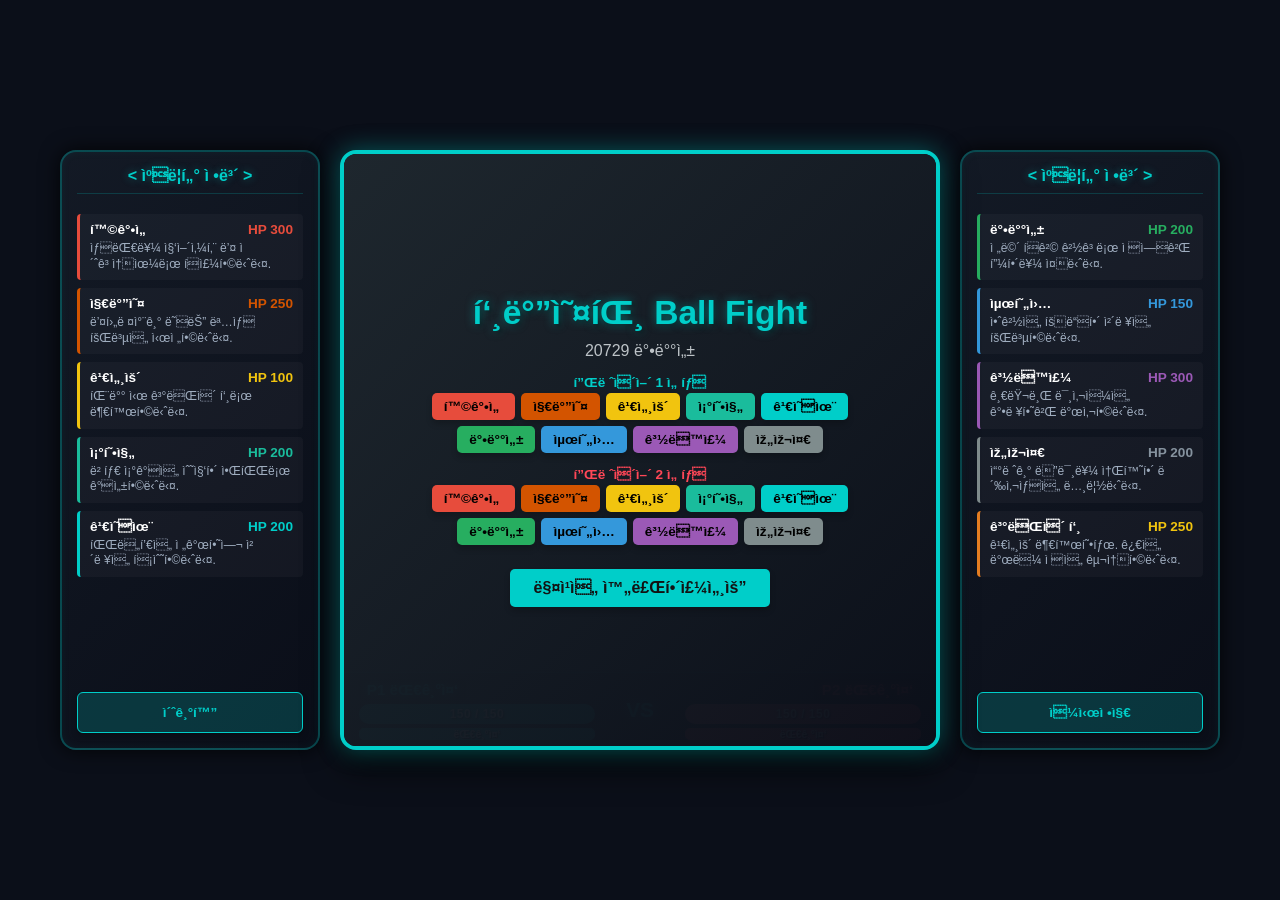
==== commit 6926024a: "Create ballfight.html" ====
--- a/ballfight.html
+++ b/ballfight.html
@@ -93,7 +93,7 @@
             background-color: #1e272e;
             border: 4px solid #00cec9;
             border-radius: 16px;
-            overflow: hidden;
+            overflow: auto;
             box-shadow: 0 0 25px rgba(0, 206, 201, 0.4), 0 15px 35px rgba(0,0,0,0.8);
             flex-shrink: 0;
         }
@@ -285,11 +285,13 @@
             text-shadow: 0 0 10px rgba(0, 206, 201, 0.8);
         }
         
-        /* 캔버스는 부모 크기에 맞춰 반응형으로 렌더링되게 처리 */
+        /* 캔버스는 내부 게임 좌표(600x600)를 유지합니다. 디자인은 반응형이지만
+           게임 요소의 크기/속도는 변하지 않도록 캔버스의 렌더 사이즈를 고정합니다. */
         canvas {
             display: block;
-            width: 100%;
-            height: 100%;
+            width: 600px;
+            height: 600px;
+            max-width: none;
             background: #1e272e;
         }
 
@@ -470,6 +472,11 @@
         const canvas = document.getElementById('gameCanvas');
         const ctx = canvas.getContext('2d');
 
+        // 게임 로직은 고정된 내부 해상도(600x600)를 기준으로 동작하도록 합니다.
+        // 기존 값들이 프레임당(px/frame) 단위로 설정되어 있어 프레임레이트에
+        // 민감했기 때문에, 초당 단위(px/s)로 변환해 dt를 곱해 위치를 업데이트합니다.
+        const LEGACY_FPS = 60; // 기존 수치를 초당 단위로 변환할 때 사용
+
         const startScreen = document.getElementById('start-screen');
         const gameoverScreen = document.getElementById('gameover-screen');
         const winnerText = document.getElementById('winner-text');
@@ -565,23 +572,23 @@
                 this.subColor = subColor;
 
                 if (type === 'hyunwoong') {
-                    this.maxHp = 150; this.hp = 150; this.normalSpeed = 2.4; this.radius = 20; 
+                    this.maxHp = 150; this.hp = 150; this.normalSpeed = 2.4 * LEGACY_FPS; this.radius = 20; 
                 } else if (type === 'gangsun') {
-                    this.maxHp = 300; this.hp = 300; this.normalSpeed = 2.1; this.radius = 40; 
+                    this.maxHp = 300; this.hp = 300; this.normalSpeed = 2.1 * LEGACY_FPS; this.radius = 40; 
                 } else if (type === 'dongju') {
-                    this.maxHp = 300; this.hp = 300; this.normalSpeed = 2.1; this.radius = 40; 
+                    this.maxHp = 300; this.hp = 300; this.normalSpeed = 2.1 * LEGACY_FPS; this.radius = 40; 
                 } else if (type === 'hyungjin') {
-                    this.maxHp = 200; this.hp = 200; this.normalSpeed = 2.2; this.radius = 30;
+                    this.maxHp = 200; this.hp = 200; this.normalSpeed = 2.2 * LEGACY_FPS; this.radius = 30;
                 } else if (type === 'jibao') {
-                    this.maxHp = 250; this.hp = 250; this.normalSpeed = 2.2; this.radius = 32;
+                    this.maxHp = 250; this.hp = 250; this.normalSpeed = 2.2 * LEGACY_FPS; this.radius = 32;
                 } else if (type === 'jaejun') {
-                    this.maxHp = 200; this.hp = 200; this.normalSpeed = 2.2; this.radius = 30;
+                    this.maxHp = 200; this.hp = 200; this.normalSpeed = 2.2 * LEGACY_FPS; this.radius = 30;
                 } else if (type === 'baesung') {
-                    this.maxHp = 200; this.hp = 200; this.normalSpeed = 2.2; this.radius = 32;
+                    this.maxHp = 200; this.hp = 200; this.normalSpeed = 2.2 * LEGACY_FPS; this.radius = 32;
                 } else if (type === 'sewoon') {
-                    this.maxHp = 100; this.hp = 100; this.normalSpeed = 2.3; this.radius = 28;
+                    this.maxHp = 100; this.hp = 100; this.normalSpeed = 2.3 * LEGACY_FPS; this.radius = 28;
                 } else if (type === 'youngryul') {
-                    this.maxHp = 200; this.hp = 200; this.normalSpeed = 2.2; this.radius = 30;
+                    this.maxHp = 200; this.hp = 200; this.normalSpeed = 2.2 * LEGACY_FPS; this.radius = 30;
                 }
 
                 this.speed = this.normalSpeed;
@@ -618,28 +625,28 @@
             takeDamage(amount) {
                 this.hp = Math.max(0, this.hp - amount);
                 this.hitFlashTimer = 0.2;
-                floatingTexts.push({ text: `-${Math.round(amount)}`, x: this.x, y: this.y - this.radius - 15, color: '#ff4757', life: 0.8, vy: -1.2 });
+                floatingTexts.push({ text: `-${Math.round(amount)}`, x: this.x, y: this.y - this.radius - 15, color: '#ff4757', life: 0.8, vy: -1.2 * LEGACY_FPS });
             }
 
             takeDotDamage(amount, dt) {
                 this.hp = Math.max(0, this.hp - amount);
                 this.hitFlashTimer = 0.2;
                 if (Math.random() < 0.08) {
-                    floatingTexts.push({ text: '🩸', x: this.x + (Math.random() * 20 - 10), y: this.y + (Math.random() * 20 - 10), color: '#ff4757', life: 0.5, vy: 1.0 });
+                    floatingTexts.push({ text: '🩸', x: this.x + (Math.random() * 20 - 10), y: this.y + (Math.random() * 20 - 10), color: '#ff4757', life: 0.5, vy: 1.0 * LEGACY_FPS });
                 }
             }
 
             heal(amount) {
                 this.hp = Math.min(this.maxHp, this.hp + amount);
                 this.healFlashTimer = 0.3;
-                floatingTexts.push({ text: `+${Math.round(amount)}`, x: this.x, y: this.y - this.radius - 15, color: '#2ecc71', life: 0.9, vy: -1.2 });
+                floatingTexts.push({ text: `+${Math.round(amount)}`, x: this.x, y: this.y - this.radius - 15, color: '#2ecc71', life: 0.9, vy: -1.2 * LEGACY_FPS });
             }
 
             takeDotHeal(amount, dt) {
                 this.hp = Math.min(this.maxHp, this.hp + amount);
                 this.healFlashTimer = 0.3;
                 if (Math.random() < 0.08) {
-                    floatingTexts.push({ text: '➕', x: this.x + (Math.random() * 20 - 10), y: this.y + (Math.random() * 20 - 10), color: '#2ecc71', life: 0.5, vy: -1.0 });
+                    floatingTexts.push({ text: '➕', x: this.x + (Math.random() * 20 - 10), y: this.y + (Math.random() * 20 - 10), color: '#2ecc71', life: 0.5, vy: -1.0 * LEGACY_FPS });
                 }
             }
 
@@ -673,8 +680,8 @@
                 }
 
                 if (this.isFast) {
-                    this.x += this.vx;
-                    this.y += this.vy;
+                    this.x += this.vx * dt;
+                    this.y += this.vy * dt;
                     let collided = false;
                     if (this.x - this.radius < 0) { this.x = this.radius; this.vx *= -1; collided = true; }
                     else if (this.x + this.radius > canvas.width) { this.x = canvas.width - this.radius; this.vx *= -1; collided = true; }
@@ -712,11 +719,11 @@
                         honeySide = null;
                         honeyAccumulatedDamage = 0;
                         honeyRespawnTimer = 10.0;
-                        floatingTexts.push({ text: '꿀 파괴됨', x: canvas.width / 2, y: (canvas.height - 75) / 2, color: '#f1c40f', life: 1.5, vy: -0.5 });
+                        floatingTexts.push({ text: '꿀 파괴됨', x: canvas.width / 2, y: (canvas.height - 75) / 2, color: '#f1c40f', life: 1.5, vy: -0.5 * LEGACY_FPS });
                     }
                 } else {
-                    this.x += this.vx;
-                    this.y += this.vy;
+                    this.x += this.vx * dt;
+                    this.y += this.vy * dt;
                 }
 
                 if (this.x - this.radius < 0) { this.x = this.radius; this.vx *= -1; }
@@ -736,7 +743,7 @@
                             radius: 140,
                             owner: this
                         };
-                        floatingTexts.push({ text: '파도풀 전개', x: waterZone.cx, y: waterZone.cy - 150, color: '#00cec9', life: 1.5, vy: -0.5 });
+                        floatingTexts.push({ text: '파도풀 전개', x: waterZone.cx, y: waterZone.cy - 150, color: '#00cec9', life: 1.5, vy: -0.5 * LEGACY_FPS });
                     }
                 }
 
@@ -768,18 +775,18 @@
                         if (dist < this.radius + other.radius) {
                             other.isSwallowed = true;
                             this.skillProgress = 0; 
-                            floatingTexts.push({ text: '야미~~', x: this.x, y: this.y - this.radius - 25, color: '#e74c3c', life: 1.0, vy: -1.0 });
+                            floatingTexts.push({ text: '야미~~', x: this.x, y: this.y - this.radius - 25, color: '#e74c3c', life: 1.0, vy: -1.0 * LEGACY_FPS });
 
                             setTimeout(() => {
                                 if (!isRunning) return;
                                 other.isSwallowed = false;
                                 other.isFast = true;
                                 other.fastTimer = 5; 
-                                other.speed = 6.5; 
+                                other.speed = 6.5 * LEGACY_FPS; 
                                 const angle = getDiagonalAngle();
                                 other.vx = Math.cos(angle) * other.speed;
                                 other.vy = Math.sin(angle) * other.speed;
-                                floatingTexts.push({ text: '폭주!', x: other.x, y: other.y - other.radius - 25, color: '#e74c3c', life: 1.0, vy: -1.0 });
+                                floatingTexts.push({ text: '폭주!', x: other.x, y: other.y - other.radius - 25, color: '#e74c3c', life: 1.0, vy: -1.0 * LEGACY_FPS });
                             }, 800);
                         }
                     }
@@ -802,7 +809,7 @@
                         this.skillProgress = 0;
                         if (this.hp > 100) {
                             other.takeDamage(50);
-                            floatingTexts.push({ text: '얍!', x: this.x, y: this.y - this.radius - 25, color: '#e67e22', life: 1.0, vy: -1.0 });
+                            floatingTexts.push({ text: '얍!', x: this.x, y: this.y - this.radius - 25, color: '#e67e22', life: 1.0, vy: -1.0 * LEGACY_FPS });
                         } else {
                             this.isMeditating = true;
                             this.meditateTimer = 3.0;
@@ -818,7 +825,7 @@
                     if (this.chargeTimer <= 0) {
                         this.isCharging = false;
                         const angle = Math.atan2(other.y - this.y, other.x - this.x);
-                        gloves.push({ x: this.x, y: this.y, vx: Math.cos(angle) * 5.0, vy: Math.sin(angle) * 5.0, radius: 30, owner: this });
+                        gloves.push({ x: this.x, y: this.y, vx: Math.cos(angle) * 5.0 * LEGACY_FPS, vy: Math.sin(angle) * 5.0 * LEGACY_FPS, radius: 30, owner: this });
                     }
                 }
 
@@ -839,7 +846,7 @@
                         const rx = Math.random() * (canvas.width - 80) + 40;
                         const ry = Math.random() * (canvas.height - 75 - 80) + 40;
                         trashPiles.push({ x: rx, y: ry, radius: 28 });
-                        floatingTexts.push({ text: '쓰레기 소환', x: rx, y: ry - 35, color: '#7f8c8d', life: 1.2, vy: -0.8 });
+                        floatingTexts.push({ text: '쓰레기 소환', x: rx, y: ry - 35, color: '#7f8c8d', life: 1.2, vy: -0.8 * LEGACY_FPS });
                     }
                 }
             }
@@ -1011,14 +1018,14 @@
                     if (Math.hypot(p1.x - b.x, p1.y - b.y) < p1.radius + b.radius) {
                         p1.betaCount++;
                         betaItems.splice(i, 1);
-                        floatingTexts.push({ text: '+Aura', x: p1.x, y: p1.y - p1.radius - 25, color: '#00cec9', life: 1.0, vy: -0.8 });
+                        floatingTexts.push({ text: '+Aura', x: p1.x, y: p1.y - p1.radius - 25, color: '#00cec9', life: 1.0, vy: -0.8 * LEGACY_FPS });
                         if (p1.betaCount >= 2) { p1.isAlpha = true; p1.maxHp = 250; p1.hp = 250; p1.alphaTimer = 30; }
                         continue;
                     }
                     if (p2.type !== 'hyungjin' && Math.hypot(p2.x - b.x, p2.y - b.y) < b.radius + p2.radius) {
                         p1.betaCount = Math.max(0, p1.betaCount - 1);
                         betaItems.splice(i, 1);
-                        floatingTexts.push({ text: '-Aura', x: p2.x, y: p2.y - p2.radius - 25, color: '#ff4757', life: 1.0, vy: -0.8 });
+                        floatingTexts.push({ text: '-Aura', x: p2.x, y: p2.y - p2.radius - 25, color: '#ff4757', life: 1.0, vy: -0.8 * LEGACY_FPS });
                         continue;
                     }
                 }
@@ -1026,24 +1033,24 @@
                     if (Math.hypot(p2.x - b.x, p2.y - b.y) < b.radius + b.radius) {
                         p2.betaCount++;
                         betaItems.splice(i, 1);
-                        floatingTexts.push({ text: '+Aura', x: p2.x, y: p2.y - p2.radius - 25, color: '#00cec9', life: 1.0, vy: -0.8 });
+                        floatingTexts.push({ text: '+Aura', x: p2.x, y: p2.y - p2.radius - 25, color: '#00cec9', life: 1.0, vy: -0.8 * LEGACY_FPS });
                         if (p2.betaCount >= 2) { p2.isAlpha = true; p2.maxHp = 250; p2.hp = 250; p2.alphaTimer = 30; }
                         continue;
                     }
                     if (p1.type !== 'hyungjin' && Math.hypot(p1.x - b.x, p1.y - b.y) < b.radius + p1.radius) {
                         p2.betaCount = Math.max(0, p2.betaCount - 1);
                         betaItems.splice(i, 1);
-                        floatingTexts.push({ text: '-Aura', x: p1.x, y: p1.y - p1.radius - 25, color: '#ff4757', life: 1.0, vy: -0.8 });
+                        floatingTexts.push({ text: '-Aura', x: p1.x, y: p1.y - p1.radius - 25, color: '#ff4757', life: 1.0, vy: -0.8 * LEGACY_FPS });
                         continue;
                     }
                 }
             }
         }
 
-        function handleGloves() {
+        function handleGloves(dt) {
             for (let i = gloves.length - 1; i >= 0; i--) {
                 let gl = gloves[i];
-                gl.x += gl.vx; gl.y += gl.vy;
+                gl.x += gl.vx * dt; gl.y += gl.vy * dt;
                 if (gl.x < 0 || gl.x > canvas.width || gl.y < 0 || gl.y > canvas.height - 75) {
                     gloves.splice(i, 1); continue;
                 }
@@ -1066,14 +1073,14 @@
                 if (Math.hypot(p1.x - t.x, p1.y - t.y) < p1.radius + t.radius) {
                     if (!jaejunChar || p1 === jaejunChar) {
                         p1.heal(50);
-                        floatingTexts.push({ text: '봉사상 수상 (+50)', x: p1.x, y: p1.y - p1.radius - 25, color: '#2ecc71', life: 1.0, vy: -0.8 });
+                        floatingTexts.push({ text: '봉사상 수상 (+50)', x: p1.x, y: p1.y - p1.radius - 25, color: '#2ecc71', life: 1.0, vy: -0.8 * LEGACY_FPS });
                         trashPiles.splice(i, 1); continue;
                     }
                 }
                 if (Math.hypot(p2.x - t.x, p2.y - t.y) < p2.radius + t.radius) {
                     if (!jaejunChar || p2 === jaejunChar) {
                         p2.heal(50);
-                        floatingTexts.push({ text: '봉사상 수상 (+50)', x: p2.x, y: p2.y - p2.radius - 25, color: '#2ecc71', life: 1.0, vy: -0.8 });
+                        floatingTexts.push({ text: '봉사상 수상 (+50)', x: p2.x, y: p2.y - p2.radius - 25, color: '#2ecc71', life: 1.0, vy: -0.8 * LEGACY_FPS });
                         trashPiles.splice(i, 1);
                     }
                 }
@@ -1278,12 +1285,12 @@
             handleCharacterCollision();
             handleGlasses(dt);
             handleBetaItems();
-            handleGloves();
+            handleGloves(dt);
             handleTrashPiles(dt);
 
             for (let i = floatingTexts.length - 1; i >= 0; i--) {
                 let ft = floatingTexts[i];
-                ft.y += ft.vy; ft.life -= dt;
+                ft.y += (ft.vy || 0) * dt; ft.life -= dt;
                 if (ft.life <= 0) floatingTexts.splice(i, 1);
             }
 
